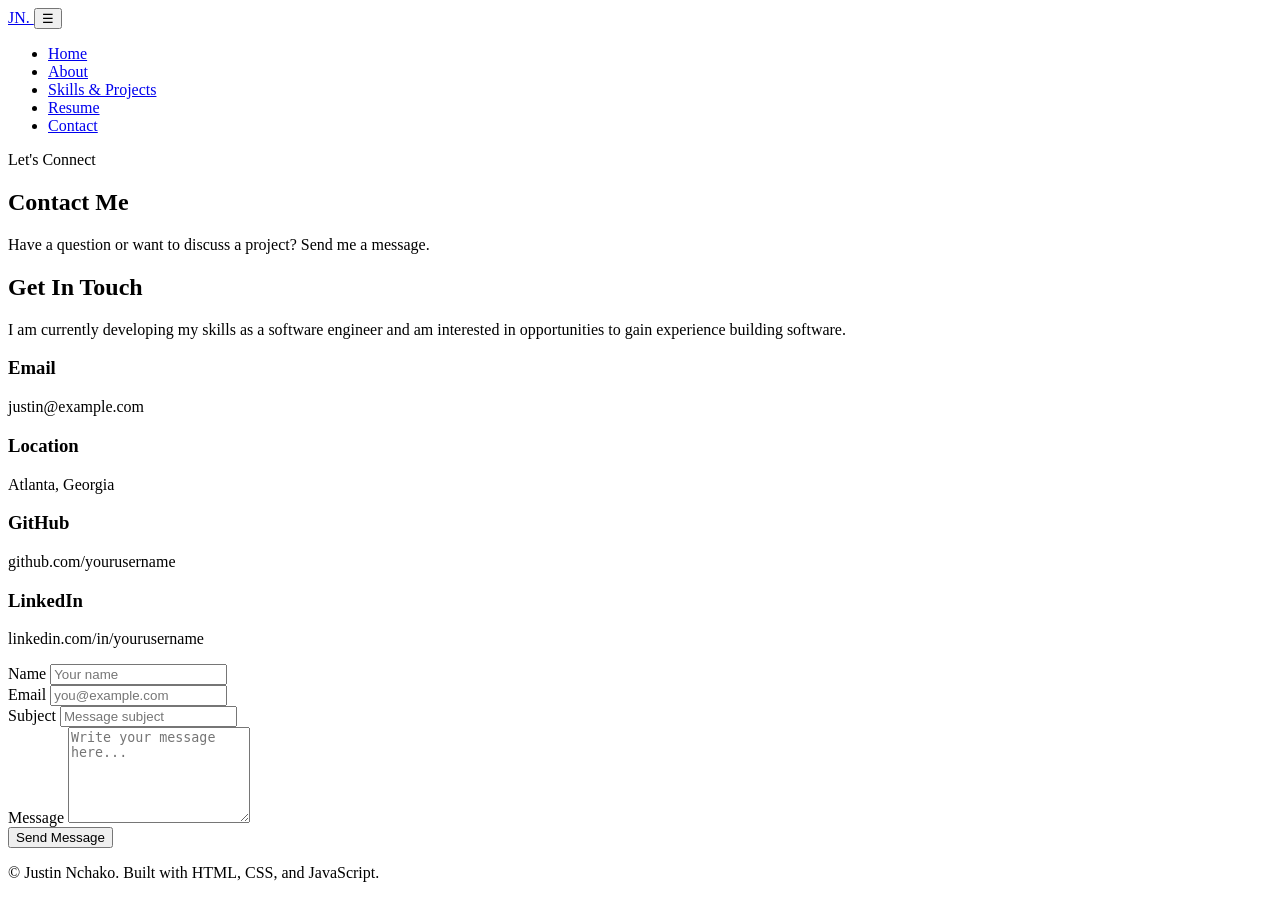
==== contact.html @ 7ec72586 "created contact.html" ====
<!DOCTYPE html>
<html lang="en">
<head>

    <meta charset="UTF-8">

    <meta name="viewport"
          content="width=device-width, initial-scale=1.0">

    <title>Contact | Justin Nchako</title>

    <link rel="stylesheet" href="css/style.css">

</head>


<body>

<header>

    <nav class="navbar">

        <a href="index.html" class="logo">
            JN.
        </a>


        <button class="menu-toggle"
                id="menu-toggle">
            ☰
        </button>


        <ul class="nav-links"
            id="nav-links">

            <li>
                <a href="index.html">
                    Home
                </a>
            </li>

            <li>
                <a href="about.html">
                    About
                </a>
            </li>

            <li>
                <a href="projects.html">
                    Skills & Projects
                </a>
            </li>

            <li>
                <a href="resume.html">
                    Resume
                </a>
            </li>

            <li>
                <a href="contact.html"
                   class="active">
                    Contact
                </a>
            </li>

        </ul>

    </nav>

</header>


<main>


<section class="page-header">

    <p>Let's Connect</p>

    <h1>Contact Me</h1>

    <p>
        Have a question or want to discuss a project?
        Send me a message.
    </p>

</section>



<section class="section">


    <div class="contact-container">


        <div class="contact-info">


            <h2>Get In Touch</h2>


            <p>
                I am currently developing my skills
                as a software engineer and am interested
                in opportunities to gain experience
                building software.
            </p>


            <div class="contact-item">

                <h3>Email</h3>

                <p>
                    justin@example.com
                </p>

            </div>


            <div class="contact-item">

                <h3>Location</h3>

                <p>
                    Atlanta, Georgia
                </p>

            </div>


            <div class="contact-item">

                <h3>GitHub</h3>

                <p>
                    github.com/yourusername
                </p>

            </div>


            <div class="contact-item">

                <h3>LinkedIn</h3>

                <p>
                    linkedin.com/in/yourusername
                </p>

            </div>


        </div>



        <form class="contact-form"
              id="contact-form">


            <div class="form-group">

                <label for="name">
                    Name
                </label>

                <input
                    type="text"
                    id="name"
                    name="name"
                    placeholder="Your name"
                    required
                >

            </div>



            <div class="form-group">

                <label for="email">
                    Email
                </label>

                <input
                    type="email"
                    id="email"
                    name="email"
                    placeholder="you@example.com"
                    required
                >

            </div>



            <div class="form-group">

                <label for="subject">
                    Subject
                </label>

                <input
                    type="text"
                    id="subject"
                    name="subject"
                    placeholder="Message subject"
                    required
                >

            </div>



            <div class="form-group">

                <label for="message">
                    Message
                </label>

                <textarea
                    id="message"
                    name="message"
                    rows="6"
                    placeholder="Write your message here..."
                    required
                ></textarea>

            </div>



            <button
                type="submit"
                class="btn primary-btn">

                Send Message

            </button>


            <p id="form-message"
               class="form-message">
            </p>


        </form>


    </div>


</section>


</main>



<footer>

    <p>
        &copy;
        <span id="year"></span>
        Justin Nchako.
        Built with HTML, CSS, and JavaScript.
    </p>

</footer>



<script src="js/script.js"></script>

</body>
</html>
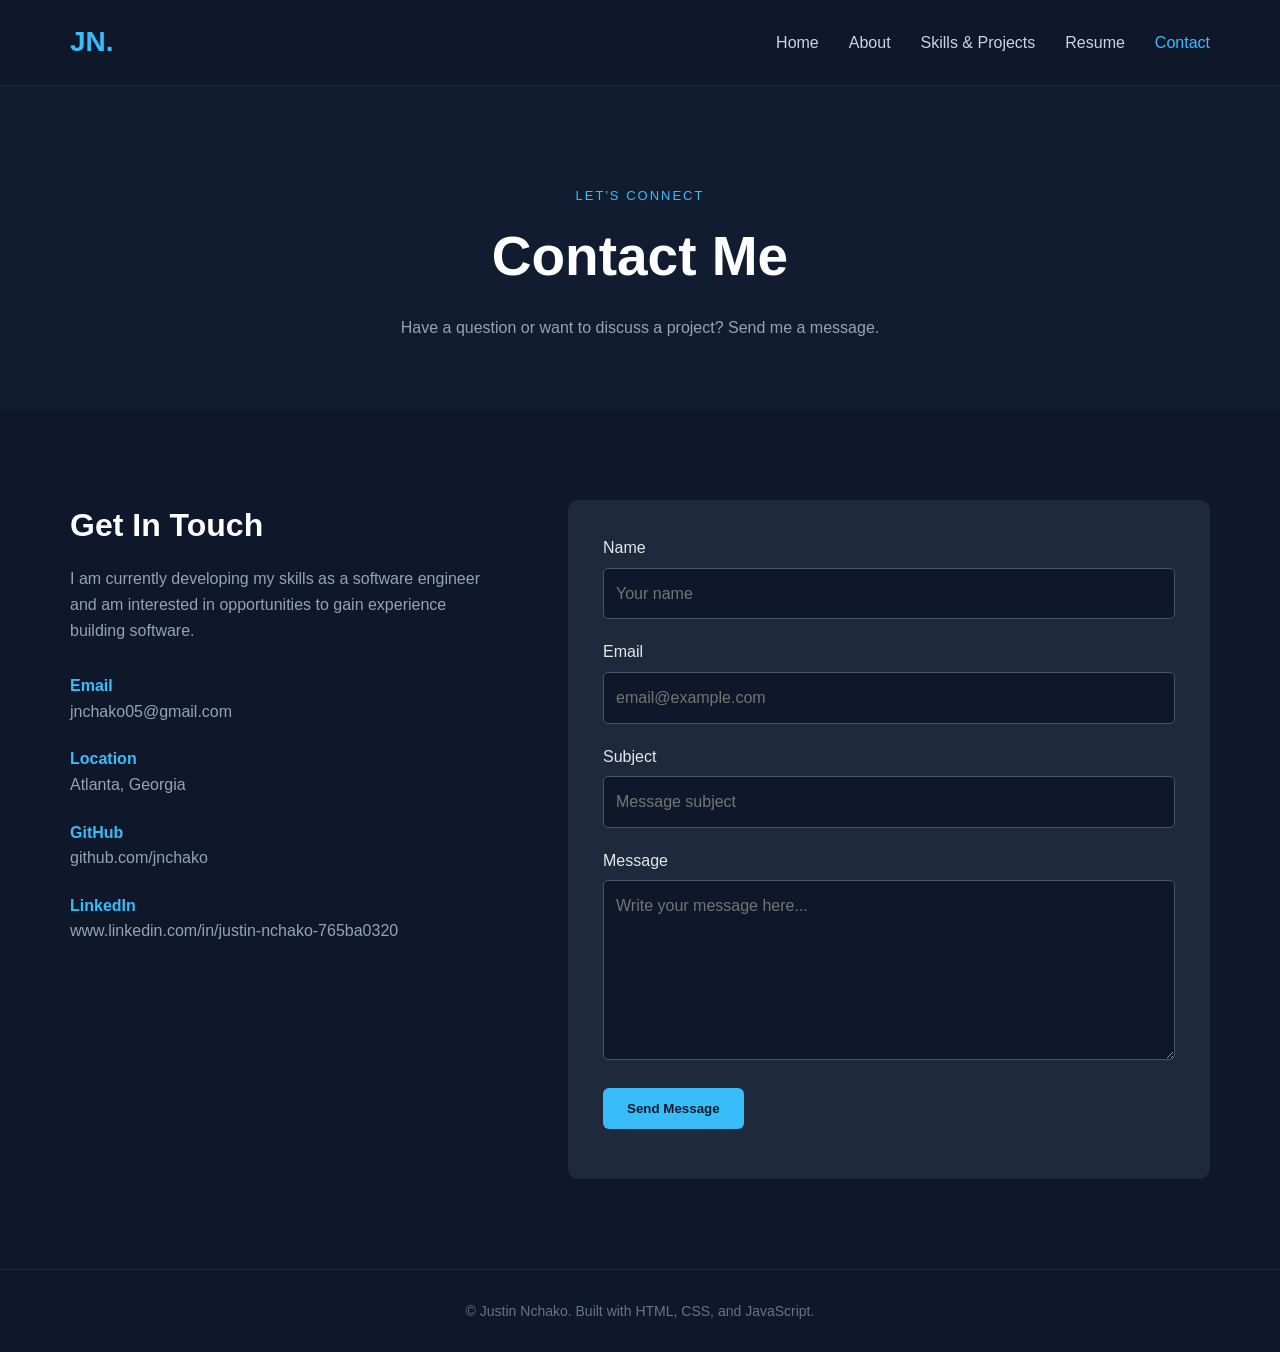
==== commit 954d018d: "created the css and linked it to all pages" ====
--- a/contact.html
+++ b/contact.html
@@ -9,7 +9,7 @@
 
     <title>Contact | Justin Nchako</title>
 
-    <link rel="stylesheet" href="css/style.css">
+    <link rel="stylesheet" href="style.css">
 
 </head>
 
@@ -115,7 +115,7 @@
                 <h3>Email</h3>
 
                 <p>
-                    justin@example.com
+                    jnchako05@gmail.com
                 </p>
 
             </div>
@@ -137,7 +137,7 @@
                 <h3>GitHub</h3>
 
                 <p>
-                    github.com/yourusername
+                    github.com/jnchako
                 </p>
 
             </div>
@@ -148,7 +148,7 @@
                 <h3>LinkedIn</h3>
 
                 <p>
-                    linkedin.com/in/yourusername
+                    www.linkedin.com/in/justin-nchako-765ba0320
                 </p>
 
             </div>
@@ -190,7 +190,7 @@
                     type="email"
                     id="email"
                     name="email"
-                    placeholder="you@example.com"
+                    placeholder="email@example.com"
                     required
                 >
 
--- a/style.css
+++ b/style.css
@@ -0,0 +1,638 @@
+
+* {
+    margin: 0;
+    padding: 0;
+    box-sizing: border-box;
+}
+
+
+html {
+    scroll-behavior: smooth;
+}
+
+body {
+    font-family: Arial, Helvetica, sans-serif;
+    background-color: #0f172a;
+    color: #e2e8f0;
+    line-height: 1.6;
+}
+
+a {
+    text-decoration: none;
+    color: inherit;
+}
+
+ul {
+    list-style-position: inside;
+}
+
+
+
+header {
+    background-color: #0f172a;
+    border-bottom: 1px solid #1e293b;
+    position: sticky;
+    top: 0;
+    z-index: 1000;
+}
+
+.navbar {
+    max-width: 1200px;
+    margin: auto;
+    padding: 20px 30px;
+
+    display: flex;
+    justify-content: space-between;
+    align-items: center;
+}
+
+.logo {
+    color: #38bdf8;
+    font-size: 28px;
+    font-weight: bold;
+}
+
+.nav-links {
+    display: flex;
+    list-style: none;
+    gap: 30px;
+}
+
+.nav-links a {
+    color: #cbd5e1;
+    transition: 0.3s;
+}
+
+.nav-links a:hover,
+.nav-links a.active {
+    color: #38bdf8;
+}
+
+.menu-toggle {
+    display: none;
+    font-size: 26px;
+    background: none;
+    color: white;
+    border: none;
+    cursor: pointer;
+}
+
+
+.hero {
+    min-height: 85vh;
+
+    display: flex;
+    align-items: center;
+
+    max-width: 1200px;
+    margin: auto;
+
+    padding: 80px 30px;
+}
+
+.student-content {
+    max-width: 800px;
+}
+
+.intro-text {
+    color: #38bdf8;
+    font-size: 18px;
+    margin-bottom: 10px;
+}
+
+.student h1 {
+    font-size: clamp(48px, 8vw, 80px);
+    line-height: 1.1;
+    color: white;
+}
+
+.student h2 {
+    font-size: clamp(28px, 5vw, 50px);
+    color: #94a3b8;
+    margin-bottom: 25px;
+}
+
+.student p {
+    max-width: 650px;
+    font-size: 18px;
+    color: #94a3b8;
+}
+
+
+
+.student-buttons {
+    display: flex;
+    gap: 15px;
+    margin-top: 35px;
+}
+
+.btn {
+    display: inline-block;
+    padding: 13px 24px;
+    border-radius: 6px;
+    border: none;
+    cursor: pointer;
+    font-weight: bold;
+    transition: 0.3s;
+}
+
+.primary-btn {
+    background-color: #38bdf8;
+    color: #0f172a;
+}
+
+.primary-btn:hover {
+    background-color: #7dd3fc;
+    transform: translateY(-2px);
+}
+
+.secondary-btn {
+    border: 1px solid #38bdf8;
+    color: #38bdf8;
+}
+
+.secondary-btn:hover {
+    background-color: rgba(56, 189, 248, 0.1);
+}
+
+
+
+.section {
+    max-width: 1200px;
+    margin: auto;
+    padding: 90px 30px;
+}
+
+.alternate-section {
+    max-width: none;
+    background-color: #111c30;
+    padding-left: max(30px, calc((100% - 1140px) / 2));
+    padding-right: max(30px, calc((100% - 1140px) / 2));
+}
+
+.section-heading {
+    margin-bottom: 45px;
+}
+
+.section-heading p {
+    color: #38bdf8;
+    text-transform: uppercase;
+    letter-spacing: 2px;
+    font-size: 13px;
+}
+
+.section-heading h2 {
+    color: white;
+    font-size: 36px;
+    margin-top: 5px;
+}
+
+
+.page-header {
+    text-align: center;
+    padding: 100px 30px 70px;
+    background-color: #111c30;
+}
+
+.page-header > p:first-child {
+    color: #38bdf8;
+    text-transform: uppercase;
+    letter-spacing: 2px;
+    font-size: 13px;
+}
+
+.page-header h1 {
+    color: white;
+    font-size: 55px;
+    margin: 5px 0 15px;
+}
+
+.page-header > p:last-child {
+    color: #94a3b8;
+}
+
+
+
+.card-grid {
+    display: grid;
+
+    grid-template-columns:
+        repeat(auto-fit, minmax(250px, 1fr));
+
+    gap: 25px;
+}
+
+.card {
+    background-color: #1e293b;
+
+    padding: 30px;
+
+    border-radius: 10px;
+
+    border: 1px solid #334155;
+
+    transition: 0.3s;
+}
+
+.card:hover {
+    transform: translateY(-5px);
+    border-color: #38bdf8;
+}
+
+.card-icon {
+    font-size: 32px;
+    margin-bottom: 15px;
+}
+
+.card h3 {
+    color: white;
+    margin-bottom: 10px;
+}
+
+.card p {
+    color: #94a3b8;
+}
+
+
+
+.highlight-section {
+    padding-top: 30px;
+}
+
+.featured-project {
+    background-color: #1e293b;
+
+    padding: 45px;
+
+    border-radius: 12px;
+
+    border-left: 5px solid #38bdf8;
+}
+
+.project-label {
+    color: #38bdf8;
+    text-transform: uppercase;
+    font-size: 12px;
+    letter-spacing: 2px;
+}
+
+.featured-project h3 {
+    color: white;
+    font-size: 30px;
+    margin: 10px 0;
+}
+
+.featured-project p {
+    color: #94a3b8;
+    max-width: 750px;
+}
+
+.text-link {
+    display: inline-block;
+    margin-top: 25px;
+    color: #38bdf8;
+}
+
+
+
+.tech-tags,
+.skill-list {
+    display: flex;
+    flex-wrap: wrap;
+    gap: 10px;
+    margin-top: 20px;
+}
+
+.tech-tags span,
+.skill-list span {
+    background-color: rgba(56, 189, 248, 0.1);
+
+    color: #7dd3fc;
+
+    padding: 7px 12px;
+
+    border-radius: 5px;
+
+    font-size: 14px;
+}
+
+
+
+.about-container {
+    display: grid;
+    grid-template-columns: 2fr 1fr;
+    gap: 60px;
+}
+
+.about-text h2 {
+    font-size: 35px;
+    color: white;
+    margin-bottom: 20px;
+}
+
+.about-text p {
+    margin-bottom: 18px;
+    color: #94a3b8;
+}
+
+.about-info {
+    display: flex;
+    flex-direction: column;
+    gap: 20px;
+}
+
+.info-box {
+    background-color: #1e293b;
+    padding: 25px;
+    border-radius: 8px;
+}
+
+.info-box h3 {
+    color: #38bdf8;
+    margin-bottom: 12px;
+}
+
+.info-box p {
+    color: #94a3b8;
+    margin-bottom: 5px;
+}
+
+
+
+.skills-container {
+    display: grid;
+    gap: 30px;
+}
+
+.skill-category {
+    padding-bottom: 25px;
+    border-bottom: 1px solid #334155;
+}
+
+.skill-category h3 {
+    color: white;
+    font-size: 22px;
+}
+
+
+
+.project-grid {
+    display: grid;
+
+    grid-template-columns:
+        repeat(auto-fit, minmax(300px, 1fr));
+
+    gap: 25px;
+}
+
+.project-card {
+    position: relative;
+
+    background-color: #1e293b;
+
+    padding: 35px;
+
+    border-radius: 10px;
+
+    border: 1px solid #334155;
+
+    transition: 0.3s;
+}
+
+.project-card:hover {
+    border-color: #38bdf8;
+    transform: translateY(-5px);
+}
+
+.project-number {
+    color: #38bdf8;
+    font-size: 14px;
+    margin-bottom: 20px;
+}
+
+.project-card h3 {
+    color: white;
+    font-size: 23px;
+    margin-bottom: 15px;
+}
+
+.project-card p {
+    color: #94a3b8;
+    margin-bottom: 13px;
+}
+
+
+
+.resume-container {
+    max-width: 900px;
+    margin: auto;
+}
+
+.resume-section {
+    margin-bottom: 55px;
+}
+
+.resume-section > h2 {
+    color: #38bdf8;
+
+    font-size: 25px;
+
+    padding-bottom: 10px;
+
+    margin-bottom: 25px;
+
+    border-bottom: 1px solid #334155;
+}
+
+.resume-item {
+    margin-bottom: 30px;
+}
+
+.resume-item-header {
+    display: flex;
+    justify-content: space-between;
+    gap: 30px;
+}
+
+.resume-item h3 {
+    color: white;
+    margin-bottom: 5px;
+}
+
+.resume-item p,
+.resume-item li,
+.resume-item-header span,
+.resume-skills p {
+    color: #94a3b8;
+}
+
+.resume-item ul {
+    margin-top: 15px;
+}
+
+.resume-item li {
+    margin-bottom: 7px;
+}
+
+
+
+.contact-container {
+    display: grid;
+
+    grid-template-columns:
+        1fr 1.5fr;
+
+    gap: 70px;
+}
+
+.contact-info h2 {
+    color: white;
+    font-size: 32px;
+    margin-bottom: 15px;
+}
+
+.contact-info > p {
+    color: #94a3b8;
+    margin-bottom: 30px;
+}
+
+.contact-item {
+    margin-bottom: 22px;
+}
+
+.contact-item h3 {
+    color: #38bdf8;
+    font-size: 16px;
+}
+
+.contact-item p {
+    color: #94a3b8;
+}
+
+
+
+.contact-form {
+    background-color: #1e293b;
+
+    padding: 35px;
+
+    border-radius: 10px;
+}
+
+.form-group {
+    margin-bottom: 20px;
+}
+
+.form-group label {
+    display: block;
+
+    color: #e2e8f0;
+
+    margin-bottom: 7px;
+}
+
+.form-group input,
+.form-group textarea {
+    width: 100%;
+
+    padding: 12px;
+
+    border: 1px solid #475569;
+
+    border-radius: 5px;
+
+    background-color: #0f172a;
+
+    color: white;
+
+    font: inherit;
+}
+
+.form-group input:focus,
+.form-group textarea:focus {
+    outline: none;
+    border-color: #38bdf8;
+}
+
+.form-message {
+    margin-top: 15px;
+    color: #7dd3fc;
+}
+
+
+
+footer {
+    text-align: center;
+
+    padding: 30px;
+
+    border-top: 1px solid #1e293b;
+
+    color: #64748b;
+
+    font-size: 14px;
+}
+
+
+
+@media (max-width: 768px) {
+
+    .menu-toggle {
+        display: block;
+    }
+
+
+    .nav-links {
+        display: none;
+
+        flex-direction: column;
+
+        position: absolute;
+
+        top: 70px;
+
+        right: 20px;
+
+        width: 230px;
+
+        padding: 25px;
+
+        background-color: #1e293b;
+
+        border-radius: 8px;
+    }
+
+
+    .nav-links.show {
+        display: flex;
+    }
+
+
+    .hero {
+        min-height: 75vh;
+    }
+
+
+    .hero-buttons {
+        flex-direction: column;
+        align-items: flex-start;
+    }
+
+
+    .about-container,
+    .contact-container {
+        grid-template-columns: 1fr;
+    }
+
+
+    .resume-item-header {
+        flex-direction: column;
+        gap: 5px;
+    }
+
+
+    .page-header h1 {
+        font-size: 40px;
+    }
+
+}
